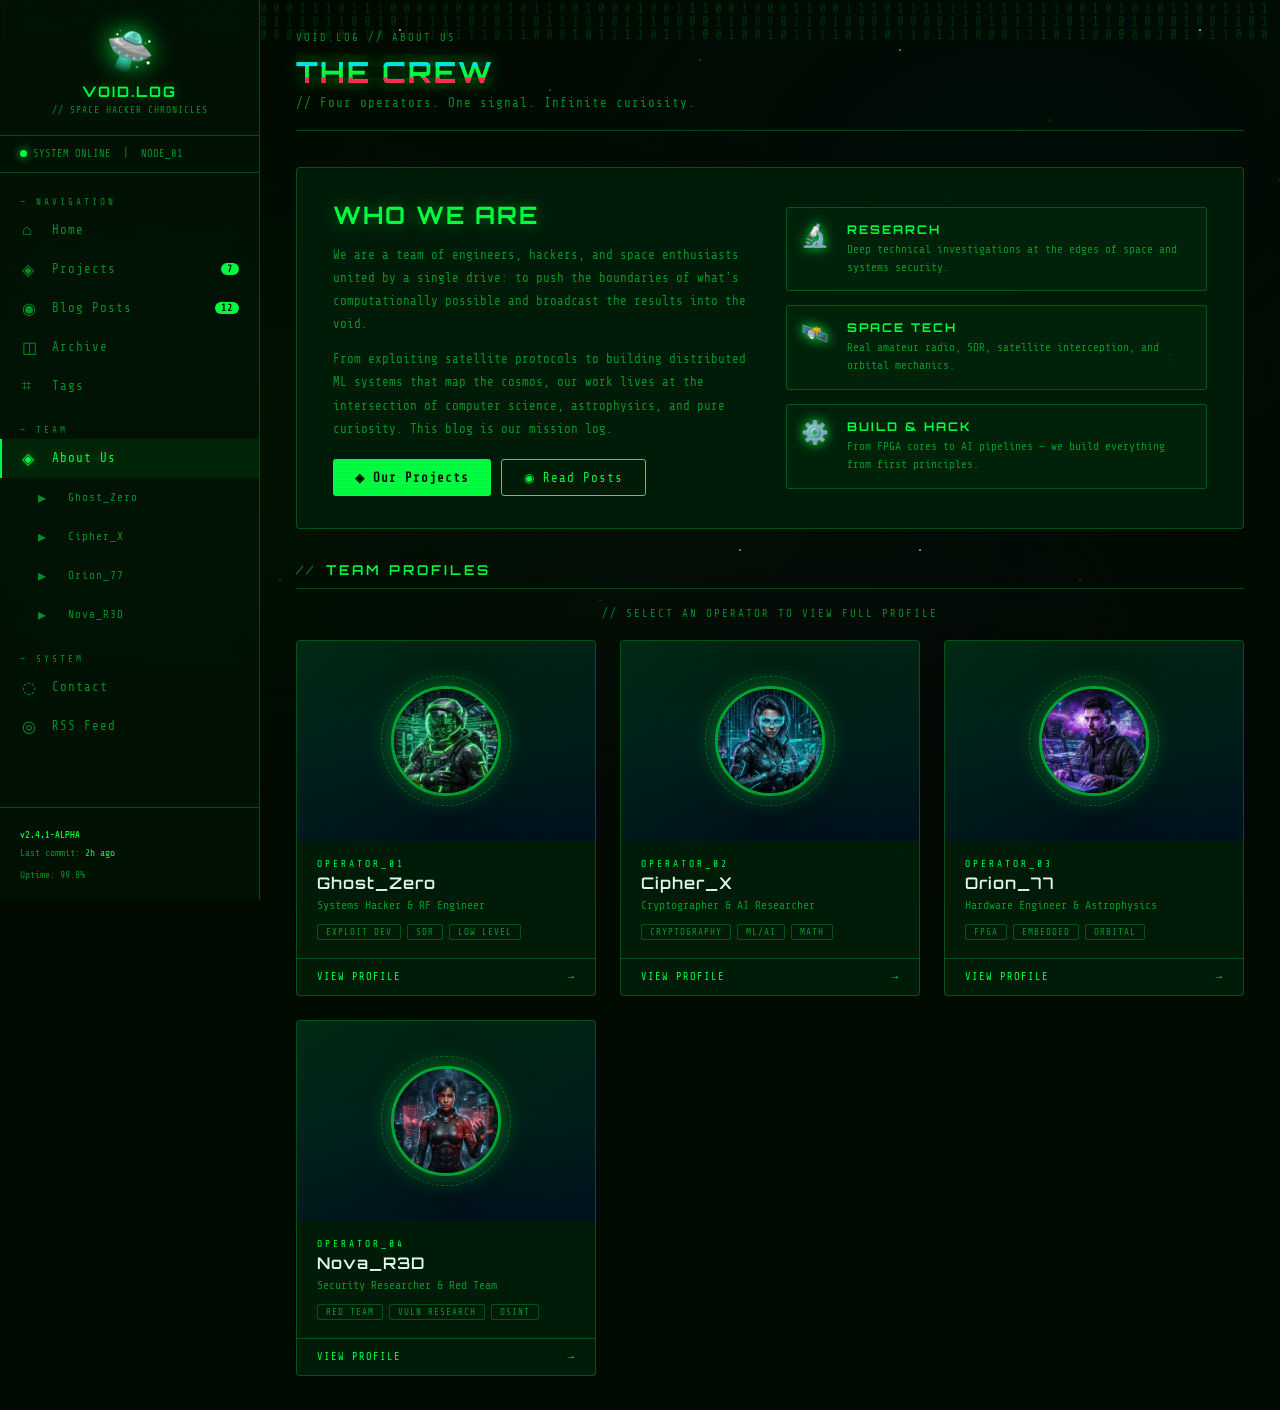
==== about.html @ 671285b3 "Add files via upload" ====
<!DOCTYPE html>
<html lang="en">
<head>
  <meta charset="UTF-8" />
  <meta name="viewport" content="width=device-width, initial-scale=1.0" />
  <title>About Us — VOID.LOG</title>
  <meta name="description" content="Meet the VOID.LOG crew — the space hackers, engineers, and researchers behind the projects and posts." />
  <link rel="stylesheet" href="style.css" />
  <style>
    .about-intro {
      background: var(--bg-card);
      border: 1px solid var(--border);
      border-radius: 4px;
      padding: 32px 36px;
      margin-bottom: 32px;
      display: grid;
      grid-template-columns: 1fr 1fr;
      gap: 32px;
      align-items: center;
    }
    @media (max-width: 700px) { .about-intro { grid-template-columns: 1fr; } }

    .about-intro-text h2 {
      font-family: 'Orbitron', sans-serif;
      font-size: 1.5rem;
      font-weight: 700;
      color: var(--green);
      text-shadow: 0 0 16px var(--green-glow);
      letter-spacing: 2px;
      margin-bottom: 14px;
    }

    .about-intro-text p {
      font-size: 0.78rem;
      color: var(--text-muted);
      line-height: 1.85;
    }

    .about-mission-items { display: flex; flex-direction: column; gap: 14px; }

    .mission-item {
      display: flex;
      align-items: flex-start;
      gap: 14px;
      padding: 14px;
      border: 1px solid var(--border);
      border-radius: 3px;
      background: rgba(0,255,65,0.03);
      transition: all 0.25s;
    }

    .mission-item:hover {
      border-color: var(--border-bright);
      background: rgba(0,255,65,0.06);
    }

    .mission-icon {
      font-size: 1.4rem;
      min-width: 32px;
      filter: drop-shadow(0 0 6px var(--green));
    }

    .mission-text h4 {
      font-family: 'Orbitron', sans-serif;
      font-size: 0.75rem;
      color: var(--green);
      letter-spacing: 2px;
      margin-bottom: 4px;
    }

    .mission-text p {
      font-size: 0.7rem;
      color: var(--text-muted);
      line-height: 1.6;
    }

    .select-member-hint {
      text-align: center;
      font-size: 0.68rem;
      color: var(--text-muted);
      letter-spacing: 2px;
      margin-bottom: 20px;
    }
  </style>
</head>
<body>
  <canvas id="binary-canvas"></canvas>
  <div class="scanlines"></div>

  <div class="page-wrapper">
    <!-- ══ SIDEBAR ══ -->
    <aside class="sidebar">
      <div class="sidebar-logo">
        <span class="logo-icon">🛸</span>
        <h1>VOID.LOG</h1>
        <div class="tagline">// SPACE HACKER CHRONICLES</div>
      </div>

      <div class="sidebar-status">
        <span class="status-dot"></span>SYSTEM ONLINE &nbsp;|&nbsp; NODE_01
      </div>

      <nav class="sidebar-nav">
        <div class="nav-section-label">— Navigation</div>
        <a href="index.html" class="nav-link"><span class="nav-icon">⌂</span> Home</a>
        <a href="projects.html" class="nav-link"><span class="nav-icon">◈</span> Projects <span class="nav-badge">7</span></a>
        <a href="posts.html" class="nav-link"><span class="nav-icon">◉</span> Blog Posts <span class="nav-badge">12</span></a>
        <a href="archive.html" class="nav-link"><span class="nav-icon">◫</span> Archive</a>
        <a href="tags.html" class="nav-link"><span class="nav-icon">⌗</span> Tags</a>

        <div class="nav-section-label" style="margin-top:12px">— Team</div>
        <a href="about.html" class="nav-link active"><span class="nav-icon">◈</span> About Us</a>
        <a href="member-1.html" class="nav-link" style="padding-left:36px;font-size:0.7rem"><span class="nav-icon">▸</span> Ghost_Zero</a>
        <a href="member-2.html" class="nav-link" style="padding-left:36px;font-size:0.7rem"><span class="nav-icon">▸</span> Cipher_X</a>
        <a href="member-3.html" class="nav-link" style="padding-left:36px;font-size:0.7rem"><span class="nav-icon">▸</span> Orion_77</a>
        <a href="member-4.html" class="nav-link" style="padding-left:36px;font-size:0.7rem"><span class="nav-icon">▸</span> Nova_R3D</a>

        <div class="nav-section-label" style="margin-top:12px">— System</div>
        <a href="contact.html" class="nav-link"><span class="nav-icon">◌</span> Contact</a>
        <a href="rss.xml" class="nav-link"><span class="nav-icon">◎</span> RSS Feed</a>
      </nav>

      <div class="sidebar-footer">
        <div class="version">v2.4.1-ALPHA</div>
        <div>Last commit: <span style="color:var(--green)">2h ago</span></div>
        <div style="margin-top:4px">Uptime: 99.8%</div>
      </div>
    </aside>

    <!-- ══ MAIN ══ -->
    <main class="main-content">
      <div class="page-header animate-in">
        <div class="breadcrumb">VOID.LOG // ABOUT US</div>
        <h2 class="glitch" data-text="THE CREW">THE CREW</h2>
        <div class="subtitle">// Four operators. One signal. Infinite curiosity.</div>
      </div>

      <!-- Intro Panel -->
      <div class="about-intro animate-in">
        <div class="about-intro-text">
          <h2>WHO WE ARE</h2>
          <p>
            We are a team of engineers, hackers, and space enthusiasts united
            by a single drive: to push the boundaries of what's computationally
            possible and broadcast the results into the void.
          </p>
          <p style="margin-top:12px">
            From exploiting satellite protocols to building distributed ML
            systems that map the cosmos, our work lives at the intersection of
            computer science, astrophysics, and pure curiosity. This blog is
            our mission log.
          </p>
          <div style="margin-top:18px; display:flex; gap:10px; flex-wrap:wrap">
            <a href="projects.html" class="btn btn-primary">◈ Our Projects</a>
            <a href="posts.html" class="btn btn-outline">◉ Read Posts</a>
          </div>
        </div>

        <div class="about-mission-items">
          <div class="mission-item">
            <span class="mission-icon">🔬</span>
            <div class="mission-text">
              <h4>RESEARCH</h4>
              <p>Deep technical investigations at the edges of space and systems security.</p>
            </div>
          </div>
          <div class="mission-item">
            <span class="mission-icon">🛰️</span>
            <div class="mission-text">
              <h4>SPACE TECH</h4>
              <p>Real amateur radio, SDR, satellite interception, and orbital mechanics.</p>
            </div>
          </div>
          <div class="mission-item">
            <span class="mission-icon">⚙️</span>
            <div class="mission-text">
              <h4>BUILD & HACK</h4>
              <p>From FPGA cores to AI pipelines — we build everything from first principles.</p>
            </div>
          </div>
        </div>
      </div>

      <!-- Team Grid -->
      <div class="section-title">Team Profiles</div>
      <div class="select-member-hint">// SELECT AN OPERATOR TO VIEW FULL PROFILE</div>

      <div class="team-grid">

        <a class="member-card animate-in" href="member-1.html">
          <div class="member-avatar-wrap">
            <div class="member-avatar-bg"></div>
            <div class="member-ring"></div>
            <img src="avatar1.png" alt="Ghost_Zero avatar" />
          </div>
          <div class="member-info">
            <div class="member-codename">OPERATOR_01</div>
            <div class="member-name">Ghost_Zero</div>
            <div class="member-role">Systems Hacker &amp; RF Engineer</div>
            <div class="member-tags">
              <span class="member-tag">EXPLOIT DEV</span>
              <span class="member-tag">SDR</span>
              <span class="member-tag">LOW LEVEL</span>
            </div>
          </div>
          <div class="member-footer">
            <span>VIEW PROFILE</span>
            <span>→</span>
          </div>
        </a>

        <a class="member-card animate-in" href="member-2.html">
          <div class="member-avatar-wrap">
            <div class="member-avatar-bg"></div>
            <div class="member-ring"></div>
            <img src="avatar2.png" alt="Cipher_X avatar" />
          </div>
          <div class="member-info">
            <div class="member-codename">OPERATOR_02</div>
            <div class="member-name">Cipher_X</div>
            <div class="member-role">Cryptographer &amp; AI Researcher</div>
            <div class="member-tags">
              <span class="member-tag">CRYPTOGRAPHY</span>
              <span class="member-tag">ML/AI</span>
              <span class="member-tag">MATH</span>
            </div>
          </div>
          <div class="member-footer">
            <span>VIEW PROFILE</span>
            <span>→</span>
          </div>
        </a>

        <a class="member-card animate-in" href="member-3.html">
          <div class="member-avatar-wrap">
            <div class="member-avatar-bg"></div>
            <div class="member-ring"></div>
            <img src="avatar3.png" alt="Orion_77 avatar" />
          </div>
          <div class="member-info">
            <div class="member-codename">OPERATOR_03</div>
            <div class="member-name">Orion_77</div>
            <div class="member-role">Hardware Engineer &amp; Astrophysics</div>
            <div class="member-tags">
              <span class="member-tag">FPGA</span>
              <span class="member-tag">EMBEDDED</span>
              <span class="member-tag">ORBITAL</span>
            </div>
          </div>
          <div class="member-footer">
            <span>VIEW PROFILE</span>
            <span>→</span>
          </div>
        </a>

        <a class="member-card animate-in" href="member-4.html">
          <div class="member-avatar-wrap">
            <div class="member-avatar-bg"></div>
            <div class="member-ring"></div>
            <img src="avatar4.png" alt="Nova_R3D avatar" />
          </div>
          <div class="member-info">
            <div class="member-codename">OPERATOR_04</div>
            <div class="member-name">Nova_R3D</div>
            <div class="member-role">Security Researcher &amp; Red Team</div>
            <div class="member-tags">
              <span class="member-tag">RED TEAM</span>
              <span class="member-tag">VULN RESEARCH</span>
              <span class="member-tag">OSINT</span>
            </div>
          </div>
          <div class="member-footer">
            <span>VIEW PROFILE</span>
            <span>→</span>
          </div>
        </a>

      </div>
    </main>
  </div>

  <script src="main.js"></script>
</body>
</html>
---- style.css ----
/* ============================================
   SPACE HACKER BLOG — Global Styles
   ============================================ */

@import url('https://fonts.googleapis.com/css2?family=Share+Tech+Mono&family=Orbitron:wght@400;600;700;900&family=VT323&display=swap');

:root {
  --green: #00ff41;
  --green-dim: #00cc33;
  --green-glow: rgba(0, 255, 65, 0.4);
  --green-faint: rgba(0, 255, 65, 0.07);
  --cyan: #00e5ff;
  --purple: #a855f7;
  --red: #ff2d55;
  --bg-dark: #010b01;
  --bg-panel: rgba(0, 20, 5, 0.85);
  --bg-card: rgba(0, 30, 10, 0.9);
  --border: rgba(0, 255, 65, 0.25);
  --border-bright: rgba(0, 255, 65, 0.6);
  --text-primary: #e0ffe8;
  --text-muted: rgba(0, 255, 65, 0.55);
  --sidebar-width: 260px;
}

*, *::before, *::after { box-sizing: border-box; margin: 0; padding: 0; }

html { scroll-behavior: smooth; }

body {
  font-family: 'Share Tech Mono', monospace;
  background: var(--bg-dark);
  color: var(--text-primary);
  min-height: 100vh;
  overflow-x: hidden;
  position: relative;
}

/* ─── STARFIELD BACKGROUND ─── */
body::before {
  content: '';
  position: fixed;
  inset: 0;
  background:
    radial-gradient(ellipse at 20% 50%, rgba(0, 80, 20, 0.12) 0%, transparent 60%),
    radial-gradient(ellipse at 80% 20%, rgba(0, 50, 100, 0.08) 0%, transparent 55%),
    radial-gradient(ellipse at 60% 80%, rgba(80, 0, 120, 0.06) 0%, transparent 50%),
    url("data:image/svg+xml,%3Csvg xmlns='http://www.w3.org/2000/svg' width='800' height='800'%3E%3Crect fill='%23010b01' width='800' height='800'/%3E%3Ccircle fill='%23ffffff' cx='100' cy='50' r='0.8' opacity='0.9'/%3E%3Ccircle fill='%2300ff41' cx='250' cy='120' r='0.6' opacity='0.7'/%3E%3Ccircle fill='%23ffffff' cx='400' cy='30' r='1' opacity='0.8'/%3E%3Ccircle fill='%23ffffff' cx='550' cy='90' r='0.7' opacity='0.6'/%3E%3Ccircle fill='%2300e5ff' cx='700' cy='60' r='0.8' opacity='0.5'/%3E%3Ccircle fill='%23ffffff' cx='150' cy='200' r='0.9' opacity='0.7'/%3E%3Ccircle fill='%23ffffff' cx='320' cy='250' r='0.5' opacity='0.9'/%3E%3Ccircle fill='%2300ff41' cx='480' cy='180' r='0.7' opacity='0.6'/%3E%3Ccircle fill='%23ffffff' cx='620' cy='300' r='1.1' opacity='0.8'/%3E%3Ccircle fill='%23ffffff' cx='760' cy='220' r='0.6' opacity='0.7'/%3E%3Ccircle fill='%23ffffff' cx='60' cy='380' r='0.8' opacity='0.6'/%3E%3Ccircle fill='%23a855f7' cx='200' cy='420' r='0.7' opacity='0.5'/%3E%3Ccircle fill='%23ffffff' cx='370' cy='360' r='0.9' opacity='0.8'/%3E%3Ccircle fill='%23ffffff' cx='510' cy='440' r='0.6' opacity='0.7'/%3E%3Ccircle fill='%2300e5ff' cx='670' cy='390' r='0.8' opacity='0.6'/%3E%3Ccircle fill='%23ffffff' cx='790' cy='470' r='0.5' opacity='0.9'/%3E%3Ccircle fill='%23ffffff' cx='120' cy='550' r='1' opacity='0.7'/%3E%3Ccircle fill='%2300ff41' cx='280' cy='580' r='0.7' opacity='0.5'/%3E%3Ccircle fill='%23ffffff' cx='430' cy='520' r='0.8' opacity='0.8'/%3E%3Ccircle fill='%23ffffff' cx='600' cy='600' r='0.6' opacity='0.6'/%3E%3Ccircle fill='%23ffffff' cx='740' cy='550' r='0.9' opacity='0.7'/%3E%3Ccircle fill='%23ffffff' cx='50' cy='700' r='0.7' opacity='0.8'/%3E%3Ccircle fill='%23a855f7' cx='190' cy='720' r='0.6' opacity='0.6'/%3E%3Ccircle fill='%23ffffff' cx='350' cy='680' r='1' opacity='0.7'/%3E%3Ccircle fill='%2300e5ff' cx='500' cy='750' r='0.8' opacity='0.5'/%3E%3Ccircle fill='%23ffffff' cx='650' cy='710' r='0.7' opacity='0.9'/%3E%3Ccircle fill='%23ffffff' cx='780' cy='780' r='0.9' opacity='0.6'/%3E%3C/svg%3E");
  background-size: auto, auto, auto, 800px 800px;
  pointer-events: none;
  z-index: 0;
}

/* ─── BINARY RAIN CANVAS ─── */
#binary-canvas {
  position: fixed;
  top: 0; left: 0;
  width: 100%; height: 100%;
  pointer-events: none;
  z-index: 1;
  opacity: 0.18;
}

/* ─── LAYOUT ─── */
.page-wrapper {
  display: flex;
  min-height: 100vh;
  position: relative;
  z-index: 2;
}

/* ─── SIDEBAR ─── */
.sidebar {
  width: var(--sidebar-width);
  min-height: 100vh;
  background: var(--bg-panel);
  border-right: 1px solid var(--border);
  backdrop-filter: blur(12px);
  display: flex;
  flex-direction: column;
  position: sticky;
  top: 0;
  height: 100vh;
  overflow-y: auto;
  z-index: 10;
  flex-shrink: 0;
}

.sidebar-logo {
  padding: 28px 20px 20px;
  border-bottom: 1px solid var(--border);
  text-align: center;
}

.sidebar-logo .logo-icon {
  font-size: 2.4rem;
  display: block;
  margin-bottom: 8px;
  filter: drop-shadow(0 0 12px var(--green));
  animation: pulse-glow 2.5s ease-in-out infinite;
}

.sidebar-logo h1 {
  font-family: 'Orbitron', sans-serif;
  font-size: 0.9rem;
  font-weight: 700;
  color: var(--green);
  text-shadow: 0 0 10px var(--green-glow);
  letter-spacing: 2px;
  line-height: 1.3;
}

.sidebar-logo .tagline {
  font-size: 0.6rem;
  color: var(--text-muted);
  letter-spacing: 1px;
  margin-top: 4px;
}

.sidebar-status {
  padding: 12px 20px;
  border-bottom: 1px solid var(--border);
  font-size: 0.65rem;
  color: var(--text-muted);
}

.status-dot {
  display: inline-block;
  width: 7px; height: 7px;
  border-radius: 50%;
  background: var(--green);
  box-shadow: 0 0 8px var(--green);
  margin-right: 6px;
  animation: blink 1.2s ease-in-out infinite;
}

.sidebar-nav { flex: 1; padding: 16px 0; }

.nav-section-label {
  font-size: 0.58rem;
  letter-spacing: 3px;
  color: var(--text-muted);
  padding: 8px 20px 4px;
  text-transform: uppercase;
}

.nav-link {
  display: flex;
  align-items: center;
  gap: 10px;
  padding: 10px 20px;
  color: var(--text-muted);
  text-decoration: none;
  font-size: 0.78rem;
  letter-spacing: 1px;
  transition: all 0.2s ease;
  border-left: 2px solid transparent;
  position: relative;
}

.nav-link:hover,
.nav-link.active {
  color: var(--green);
  border-left-color: var(--green);
  background: var(--green-faint);
  text-shadow: 0 0 8px var(--green-glow);
}

.nav-link .nav-icon { font-size: 1rem; min-width: 20px; }

.nav-link .nav-badge {
  margin-left: auto;
  font-size: 0.6rem;
  background: var(--green);
  color: var(--bg-dark);
  padding: 1px 6px;
  border-radius: 10px;
  font-weight: 700;
}

.sidebar-footer {
  padding: 16px 20px;
  border-top: 1px solid var(--border);
  font-size: 0.6rem;
  color: var(--text-muted);
  line-height: 1.8;
}

.sidebar-footer .version {
  color: var(--green);
  font-family: 'VT323', monospace;
  font-size: 0.75rem;
}

/* ─── MAIN CONTENT ─── */
.main-content {
  flex: 1;
  padding: 32px 36px;
  max-width: calc(100% - var(--sidebar-width));
  overflow-x: hidden;
}

/* ─── PAGE HEADER ─── */
.page-header {
  margin-bottom: 36px;
  padding-bottom: 20px;
  border-bottom: 1px solid var(--border);
}

.page-header .breadcrumb {
  font-size: 0.65rem;
  color: var(--text-muted);
  letter-spacing: 2px;
  margin-bottom: 10px;
}

.page-header h2 {
  font-family: 'Orbitron', sans-serif;
  font-size: 1.8rem;
  font-weight: 700;
  color: var(--green);
  text-shadow: 0 0 20px var(--green-glow);
  letter-spacing: 2px;
}

.page-header .subtitle {
  color: var(--text-muted);
  font-size: 0.78rem;
  margin-top: 6px;
  letter-spacing: 1px;
}

/* ─── GLITCH TITLE ─── */
.glitch {
  position: relative;
  display: inline-block;
}
.glitch::before,
.glitch::after {
  content: attr(data-text);
  position: absolute;
  top: 0; left: 0;
  width: 100%;
  font-family: inherit;
  font-size: inherit;
  font-weight: inherit;
}
.glitch::before {
  color: var(--cyan);
  animation: glitch-top 2.5s infinite;
  clip-path: polygon(0 0, 100% 0, 100% 35%, 0 35%);
}
.glitch::after {
  color: var(--red);
  animation: glitch-bottom 2.5s infinite;
  clip-path: polygon(0 65%, 100% 65%, 100% 100%, 0 100%);
}

/* ─── CARDS ─── */
.card {
  background: var(--bg-card);
  border: 1px solid var(--border);
  border-radius: 4px;
  padding: 24px;
  transition: all 0.3s ease;
  position: relative;
  overflow: hidden;
}

.card::before {
  content: '';
  position: absolute;
  top: 0; left: 0;
  right: 0; height: 2px;
  background: linear-gradient(90deg, transparent, var(--green), transparent);
  opacity: 0;
  transition: opacity 0.3s ease;
}

.card:hover {
  border-color: var(--border-bright);
  box-shadow: 0 0 24px rgba(0, 255, 65, 0.08), 0 0 60px rgba(0, 255, 65, 0.03);
  transform: translateY(-2px);
}

.card:hover::before { opacity: 1; }

/* ─── BLOG POST CARD ─── */
.post-grid {
  display: grid;
  grid-template-columns: repeat(auto-fill, minmax(340px, 1fr));
  gap: 20px;
  margin-bottom: 32px;
}

.post-card {
  background: var(--bg-card);
  border: 1px solid var(--border);
  border-radius: 4px;
  overflow: hidden;
  transition: all 0.3s ease;
  cursor: pointer;
  text-decoration: none;
  color: inherit;
  display: block;
}

.post-card:hover {
  border-color: var(--border-bright);
  box-shadow: 0 0 30px rgba(0, 255, 65, 0.1);
  transform: translateY(-3px);
}

.post-card-header {
  padding: 20px 20px 14px;
  border-bottom: 1px solid var(--border);
  position: relative;
}

.post-tag {
  font-size: 0.6rem;
  letter-spacing: 2px;
  text-transform: uppercase;
  padding: 3px 10px;
  border-radius: 2px;
  display: inline-block;
  margin-bottom: 10px;
}

.tag-space    { background: rgba(168,85,247,0.15); color: var(--purple); border: 1px solid rgba(168,85,247,0.3); }
.tag-hack     { background: rgba(0,255,65,0.1);   color: var(--green);  border: 1px solid rgba(0,255,65,0.3); }
.tag-project  { background: rgba(0,229,255,0.1);  color: var(--cyan);   border: 1px solid rgba(0,229,255,0.3); }
.tag-research { background: rgba(255,45,85,0.1);  color: var(--red);    border: 1px solid rgba(255,45,85,0.3); }

.post-card-header h3 {
  font-family: 'Orbitron', sans-serif;
  font-size: 0.92rem;
  font-weight: 600;
  color: var(--text-primary);
  letter-spacing: 1px;
  line-height: 1.4;
}

.post-card-body { padding: 16px 20px; }

.post-card-body p {
  font-size: 0.78rem;
  color: var(--text-muted);
  line-height: 1.7;
}

.post-card-footer {
  padding: 12px 20px;
  border-top: 1px solid var(--border);
  display: flex;
  justify-content: space-between;
  align-items: center;
  font-size: 0.65rem;
  color: var(--text-muted);
}

.post-card-footer .read-more {
  color: var(--green);
  font-size: 0.65rem;
  letter-spacing: 1px;
  transition: text-shadow 0.2s;
}

.post-card:hover .read-more {
  text-shadow: 0 0 8px var(--green);
}

/* ─── TERMINAL BOX ─── */
.terminal-box {
  background: rgba(0, 10, 2, 0.95);
  border: 1px solid var(--border);
  border-radius: 4px;
  overflow: hidden;
  margin-bottom: 24px;
}

.terminal-bar {
  background: rgba(0, 255, 65, 0.08);
  border-bottom: 1px solid var(--border);
  padding: 8px 14px;
  display: flex;
  align-items: center;
  gap: 8px;
}

.terminal-dot {
  width: 10px; height: 10px;
  border-radius: 50%;
}
.terminal-dot.red    { background: #ff5f57; }
.terminal-dot.yellow { background: #febc2e; }
.terminal-dot.green  { background: #28c840; }

.terminal-title {
  font-size: 0.65rem;
  color: var(--text-muted);
  letter-spacing: 2px;
  margin-left: 6px;
}

.terminal-body {
  padding: 16px 20px;
  font-family: 'Share Tech Mono', monospace;
  font-size: 0.78rem;
  line-height: 1.8;
  color: var(--green);
}

.terminal-line::before { content: '> '; color: var(--text-muted); }
.terminal-line.dim { color: var(--text-muted); }
.terminal-line.bright { color: #fff; }
.cursor-blink::after {
  content: '█';
  animation: blink 1s step-end infinite;
  color: var(--green);
}

/* ─── STATS BAR ─── */
.stats-bar {
  display: grid;
  grid-template-columns: repeat(auto-fit, minmax(140px, 1fr));
  gap: 16px;
  margin-bottom: 32px;
}

.stat-card {
  background: var(--bg-card);
  border: 1px solid var(--border);
  border-radius: 4px;
  padding: 18px 20px;
  text-align: center;
  transition: all 0.3s;
}

.stat-card:hover {
  border-color: var(--border-bright);
  box-shadow: 0 0 20px rgba(0,255,65,0.08);
}

.stat-value {
  font-family: 'Orbitron', sans-serif;
  font-size: 1.6rem;
  font-weight: 700;
  color: var(--green);
  text-shadow: 0 0 14px var(--green-glow);
  display: block;
}

.stat-label {
  font-size: 0.62rem;
  color: var(--text-muted);
  letter-spacing: 2px;
  margin-top: 4px;
  display: block;
}

/* ─── FEATURED HERO BANNER ─── */
.hero-banner {
  background: linear-gradient(135deg, rgba(0,30,10,0.9) 0%, rgba(0,10,30,0.9) 100%);
  border: 1px solid var(--border);
  border-radius: 4px;
  padding: 40px 36px;
  margin-bottom: 32px;
  position: relative;
  overflow: hidden;
}

.hero-banner::after {
  content: '';
  position: absolute;
  top: -50%; right: -20%;
  width: 300px; height: 300px;
  border-radius: 50%;
  background: radial-gradient(circle, rgba(0,255,65,0.05) 0%, transparent 70%);
  pointer-events: none;
}

.hero-banner .hero-eyebrow {
  font-size: 0.62rem;
  letter-spacing: 4px;
  color: var(--green);
  text-transform: uppercase;
  margin-bottom: 12px;
}

.hero-banner h2 {
  font-family: 'Orbitron', sans-serif;
  font-size: 2.2rem;
  font-weight: 900;
  line-height: 1.2;
  color: var(--text-primary);
  margin-bottom: 14px;
  letter-spacing: 2px;
}

.hero-banner h2 span { color: var(--green); text-shadow: 0 0 20px var(--green-glow); }

.hero-banner p {
  font-size: 0.82rem;
  color: var(--text-muted);
  line-height: 1.7;
  max-width: 500px;
  margin-bottom: 24px;
}

.btn {
  display: inline-flex;
  align-items: center;
  gap: 8px;
  padding: 10px 22px;
  border-radius: 3px;
  font-family: 'Share Tech Mono', monospace;
  font-size: 0.78rem;
  letter-spacing: 1px;
  cursor: pointer;
  text-decoration: none;
  transition: all 0.25s ease;
  border: none;
}

.btn-primary {
  background: var(--green);
  color: var(--bg-dark);
  font-weight: 700;
}

.btn-primary:hover {
  background: #33ff66;
  box-shadow: 0 0 20px var(--green-glow);
  transform: translateY(-1px);
}

.btn-outline {
  background: transparent;
  color: var(--green);
  border: 1px solid var(--green);
}

.btn-outline:hover {
  background: var(--green-faint);
  box-shadow: 0 0 16px rgba(0,255,65,0.12);
}

/* ─── SECTION TITLE ─── */
.section-title {
  font-family: 'Orbitron', sans-serif;
  font-size: 0.85rem;
  font-weight: 600;
  color: var(--green);
  letter-spacing: 3px;
  text-transform: uppercase;
  margin-bottom: 18px;
  padding-bottom: 10px;
  border-bottom: 1px solid var(--border);
  display: flex;
  align-items: center;
  gap: 10px;
}

.section-title::before {
  content: '//';
  color: var(--text-muted);
  font-weight: 400;
}

/* ─── SCANLINE OVERLAY ─── */
.scanlines {
  position: fixed;
  inset: 0;
  background: repeating-linear-gradient(
    0deg,
    transparent,
    transparent 2px,
    rgba(0, 0, 0, 0.03) 2px,
    rgba(0, 0, 0, 0.03) 4px
  );
  pointer-events: none;
  z-index: 9999;
}

/* ─── SCROLLBAR ─── */
::-webkit-scrollbar { width: 5px; }
::-webkit-scrollbar-track { background: var(--bg-dark); }
::-webkit-scrollbar-thumb { background: var(--border-bright); border-radius: 2px; }
::-webkit-scrollbar-thumb:hover { background: var(--green); }

/* ─── TEAM MEMBER CARDS ─── */
.team-grid {
  display: grid;
  grid-template-columns: repeat(auto-fill, minmax(260px, 1fr));
  gap: 24px;
}

.member-card {
  background: var(--bg-card);
  border: 1px solid var(--border);
  border-radius: 4px;
  overflow: hidden;
  text-decoration: none;
  color: inherit;
  display: block;
  transition: all 0.35s ease;
  position: relative;
}

.member-card::after {
  content: '';
  position: absolute;
  inset: 0;
  background: linear-gradient(135deg, rgba(0,255,65,0.04) 0%, transparent 60%);
  opacity: 0;
  transition: opacity 0.3s;
}

.member-card:hover {
  border-color: var(--border-bright);
  transform: translateY(-4px);
  box-shadow: 0 0 40px rgba(0,255,65,0.08), 0 8px 32px rgba(0,0,0,0.4);
}

.member-card:hover::after { opacity: 1; }

.member-avatar-wrap {
  position: relative;
  height: 200px;
  overflow: hidden;
  background: linear-gradient(160deg, rgba(0,40,15,0.9), rgba(0,10,30,0.95));
  display: flex; align-items: center; justify-content: center;
}

.member-avatar-wrap img {
  width: 110px; height: 110px;
  border-radius: 50%;
  object-fit: cover;
  border: 3px solid var(--border-bright);
  box-shadow: 0 0 24px var(--green-glow);
  transition: all 0.3s;
}

.member-card:hover .member-avatar-wrap img {
  box-shadow: 0 0 40px var(--green-glow);
}

.member-avatar-bg {
  position: absolute;
  inset: 0;
  background: conic-gradient(from 0deg, transparent 0%, rgba(0,255,65,0.04) 25%, transparent 50%, rgba(0,229,255,0.03) 75%, transparent 100%);
  animation: spin-slow 12s linear infinite;
}

.member-ring {
  position: absolute;
  width: 130px; height: 130px;
  border-radius: 50%;
  border: 1px dashed rgba(0,255,65,0.3);
  animation: spin-slow 8s linear infinite reverse;
}

.member-info { padding: 18px 20px; }

.member-codename {
  font-size: 0.6rem;
  color: var(--green);
  letter-spacing: 3px;
  text-transform: uppercase;
  margin-bottom: 4px;
}

.member-name {
  font-family: 'Orbitron', sans-serif;
  font-size: 1rem;
  font-weight: 600;
  color: var(--text-primary);
  letter-spacing: 1px;
  margin-bottom: 6px;
}

.member-role {
  font-size: 0.72rem;
  color: var(--text-muted);
  margin-bottom: 12px;
}

.member-tags {
  display: flex;
  flex-wrap: wrap;
  gap: 6px;
}

.member-tag {
  font-size: 0.58rem;
  letter-spacing: 1px;
  padding: 2px 8px;
  border: 1px solid var(--border);
  border-radius: 2px;
  color: var(--text-muted);
}

.member-footer {
  padding: 12px 20px;
  border-top: 1px solid var(--border);
  font-size: 0.65rem;
  color: var(--green);
  letter-spacing: 1px;
  display: flex;
  align-items: center;
  justify-content: space-between;
}

/* ─── INDIVIDUAL MEMBER PAGE ─── */
.member-hero {
  display: flex;
  gap: 36px;
  align-items: flex-start;
  margin-bottom: 36px;
  padding: 36px;
  background: var(--bg-card);
  border: 1px solid var(--border);
  border-radius: 4px;
}

.member-hero-avatar {
  position: relative;
  flex-shrink: 0;
}

.member-hero-avatar img {
  width: 160px; height: 160px;
  border-radius: 50%;
  object-fit: cover;
  border: 3px solid var(--border-bright);
  box-shadow: 0 0 40px var(--green-glow);
  display: block;
}

.member-hero-ring {
  position: absolute;
  inset: -12px;
  border-radius: 50%;
  border: 1px dashed rgba(0,255,65,0.3);
  animation: spin-slow 10s linear infinite;
}

.member-hero-info { flex: 1; }

.member-hero-info .codename {
  font-size: 0.65rem;
  color: var(--green);
  letter-spacing: 4px;
  text-transform: uppercase;
  margin-bottom: 8px;
}

.member-hero-info h2 {
  font-family: 'Orbitron', sans-serif;
  font-size: 2rem;
  font-weight: 700;
  color: var(--text-primary);
  letter-spacing: 2px;
  margin-bottom: 8px;
}

.member-hero-info .role {
  font-size: 0.85rem;
  color: var(--cyan);
  margin-bottom: 14px;
  letter-spacing: 1px;
}

.member-hero-info .bio {
  font-size: 0.78rem;
  color: var(--text-muted);
  line-height: 1.8;
  margin-bottom: 18px;
}

.skills-list {
  display: flex;
  flex-wrap: wrap;
  gap: 8px;
}

.skill-badge {
  font-size: 0.65rem;
  padding: 4px 12px;
  background: rgba(0,255,65,0.08);
  border: 1px solid rgba(0,255,65,0.25);
  border-radius: 2px;
  color: var(--green);
  letter-spacing: 1px;
}

/* ─── PROJECT CARDS ─── */
.project-list { display: flex; flex-direction: column; gap: 18px; }

.project-item {
  background: var(--bg-card);
  border: 1px solid var(--border);
  border-radius: 4px;
  padding: 22px 24px;
  display: grid;
  grid-template-columns: 1fr auto;
  gap: 16px;
  align-items: start;
  transition: all 0.3s;
}

.project-item:hover {
  border-color: var(--border-bright);
  box-shadow: 0 0 24px rgba(0,255,65,0.07);
}

.project-item h3 {
  font-family: 'Orbitron', sans-serif;
  font-size: 0.95rem;
  font-weight: 600;
  color: var(--text-primary);
  margin-bottom: 6px;
  letter-spacing: 1px;
}

.project-item p {
  font-size: 0.75rem;
  color: var(--text-muted);
  line-height: 1.7;
  margin-bottom: 12px;
}

.project-meta { display: flex; gap: 12px; flex-wrap: wrap; }

.project-meta span {
  font-size: 0.62rem;
  color: var(--text-muted);
  letter-spacing: 1px;
}

.project-status {
  font-size: 0.62rem;
  letter-spacing: 2px;
  padding: 4px 12px;
  border-radius: 2px;
  text-transform: uppercase;
  white-space: nowrap;
  align-self: flex-start;
}

.status-complete {
  background: rgba(0,255,65,0.1);
  color: var(--green);
  border: 1px solid rgba(0,255,65,0.3);
}

.status-active {
  background: rgba(0,229,255,0.1);
  color: var(--cyan);
  border: 1px solid rgba(0,229,255,0.3);
}

.status-archive {
  background: rgba(168,85,247,0.1);
  color: var(--purple);
  border: 1px solid rgba(168,85,247,0.3);
}

/* ─── PROGRESS BAR ─── */
.progress-bar {
  height: 3px;
  background: rgba(0,255,65,0.1);
  border-radius: 2px;
  overflow: hidden;
  margin-top: 10px;
}

.progress-fill {
  height: 100%;
  background: linear-gradient(90deg, var(--green), var(--cyan));
  border-radius: 2px;
  box-shadow: 0 0 8px var(--green-glow);
  transition: width 1.5s ease;
}

/* ─── ANIMATIONS ─── */
@keyframes blink {
  0%, 100% { opacity: 1; }
  50% { opacity: 0; }
}

@keyframes pulse-glow {
  0%, 100% { filter: drop-shadow(0 0 8px var(--green)); }
  50% { filter: drop-shadow(0 0 20px var(--green)) drop-shadow(0 0 40px var(--green)); }
}

@keyframes glitch-top {
  0%, 90%, 100% { transform: translate(0, 0); opacity: 0; }
  91% { transform: translate(-2px, -1px); opacity: 0.7; }
  93% { transform: translate(2px, 0); opacity: 0.7; }
  95% { transform: translate(-1px, 1px); opacity: 0; }
}

@keyframes glitch-bottom {
  0%, 85%, 100% { transform: translate(0, 0); opacity: 0; }
  86% { transform: translate(2px, 1px); opacity: 0.7; }
  88% { transform: translate(-1px, 0); opacity: 0.7; }
  90% { transform: translate(1px, -1px); opacity: 0; }
}

@keyframes spin-slow {
  from { transform: rotate(0deg); }
  to   { transform: rotate(360deg); }
}

@keyframes fadeInUp {
  from { opacity: 0; transform: translateY(20px); }
  to   { opacity: 1; transform: translateY(0); }
}

@keyframes typewriter {
  from { width: 0; }
  to { width: 100%; }
}

@keyframes scanline-move {
  from { transform: translateY(-100%); }
  to   { transform: translateY(100vh); }
}

.animate-in {
  animation: fadeInUp 0.6s ease both;
}

/* ─── RESPONSIVE ─── */
@media (max-width: 768px) {
  .sidebar {
    position: fixed;
    transform: translateX(-100%);
    transition: transform 0.3s;
    z-index: 100;
  }
  .sidebar.open { transform: translateX(0); }
  .main-content { max-width: 100%; padding: 20px 16px; }
  .hero-banner h2 { font-size: 1.5rem; }
  .member-hero { flex-direction: column; }
  .post-grid { grid-template-columns: 1fr; }
}
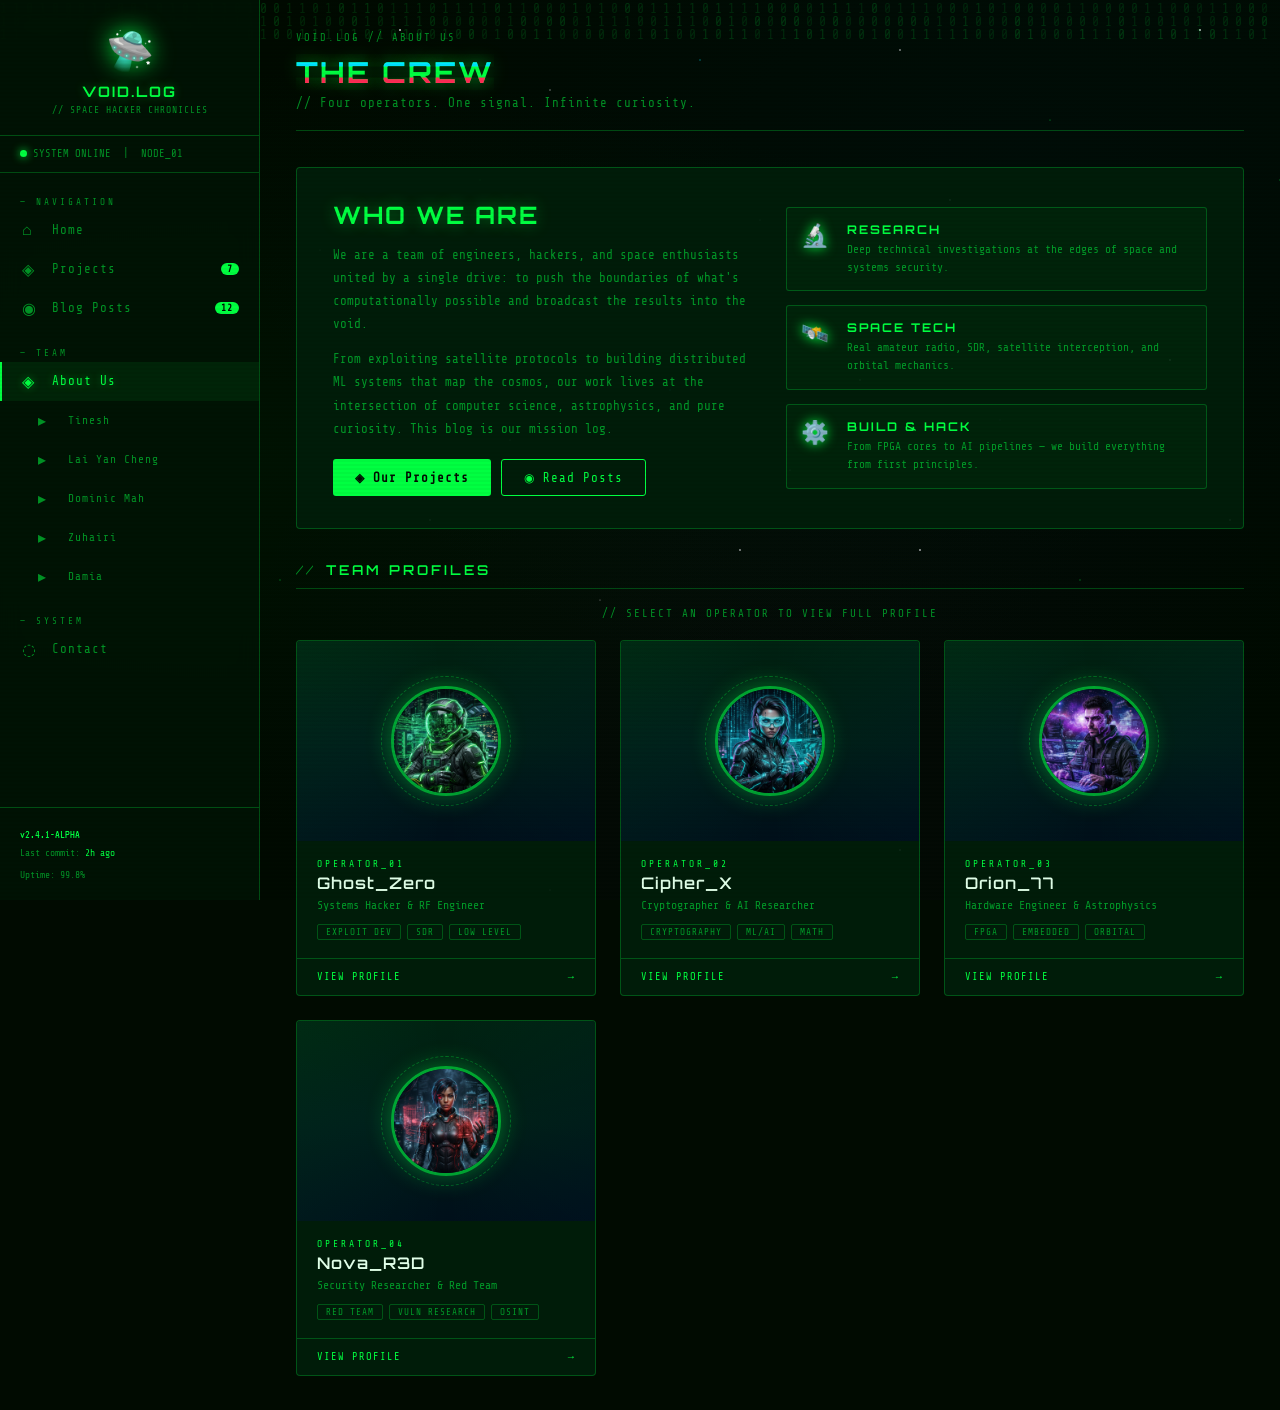
==== commit 219de326: "Update about.html" ====
--- a/about.html
+++ b/about.html
@@ -105,19 +105,18 @@
         <a href="index.html" class="nav-link"><span class="nav-icon">⌂</span> Home</a>
         <a href="projects.html" class="nav-link"><span class="nav-icon">◈</span> Projects <span class="nav-badge">7</span></a>
         <a href="posts.html" class="nav-link"><span class="nav-icon">◉</span> Blog Posts <span class="nav-badge">12</span></a>
-        <a href="archive.html" class="nav-link"><span class="nav-icon">◫</span> Archive</a>
-        <a href="tags.html" class="nav-link"><span class="nav-icon">⌗</span> Tags</a>
 
         <div class="nav-section-label" style="margin-top:12px">— Team</div>
         <a href="about.html" class="nav-link active"><span class="nav-icon">◈</span> About Us</a>
-        <a href="member-1.html" class="nav-link" style="padding-left:36px;font-size:0.7rem"><span class="nav-icon">▸</span> Ghost_Zero</a>
-        <a href="member-2.html" class="nav-link" style="padding-left:36px;font-size:0.7rem"><span class="nav-icon">▸</span> Cipher_X</a>
-        <a href="member-3.html" class="nav-link" style="padding-left:36px;font-size:0.7rem"><span class="nav-icon">▸</span> Orion_77</a>
-        <a href="member-4.html" class="nav-link" style="padding-left:36px;font-size:0.7rem"><span class="nav-icon">▸</span> Nova_R3D</a>
+        <a href="member-1.html" class="nav-link" style="padding-left:36px;font-size:0.7rem"><span class="nav-icon">▸</span> Tinesh</a>
+        <a href="member-2.html" class="nav-link" style="padding-left:36px;font-size:0.7rem"><span class="nav-icon">▸</span> Lai Yan Cheng</a>
+        <a href="member-3.html" class="nav-link" style="padding-left:36px;font-size:0.7rem"><span class="nav-icon">▸</span> Dominic Mah</a>
+        <a href="member-4.html" class="nav-link" style="padding-left:36px;font-size:0.7rem"><span class="nav-icon">▸</span> Zuhairi</a>
+        <a href="member-5.html" class="nav-link" style="padding-left:36px;font-size:0.7rem"><span class="nav-icon">▸</span> Damia</a>
 
         <div class="nav-section-label" style="margin-top:12px">— System</div>
         <a href="contact.html" class="nav-link"><span class="nav-icon">◌</span> Contact</a>
-        <a href="rss.xml" class="nav-link"><span class="nav-icon">◎</span> RSS Feed</a>
+       
       </nav>
 
       <div class="sidebar-footer">
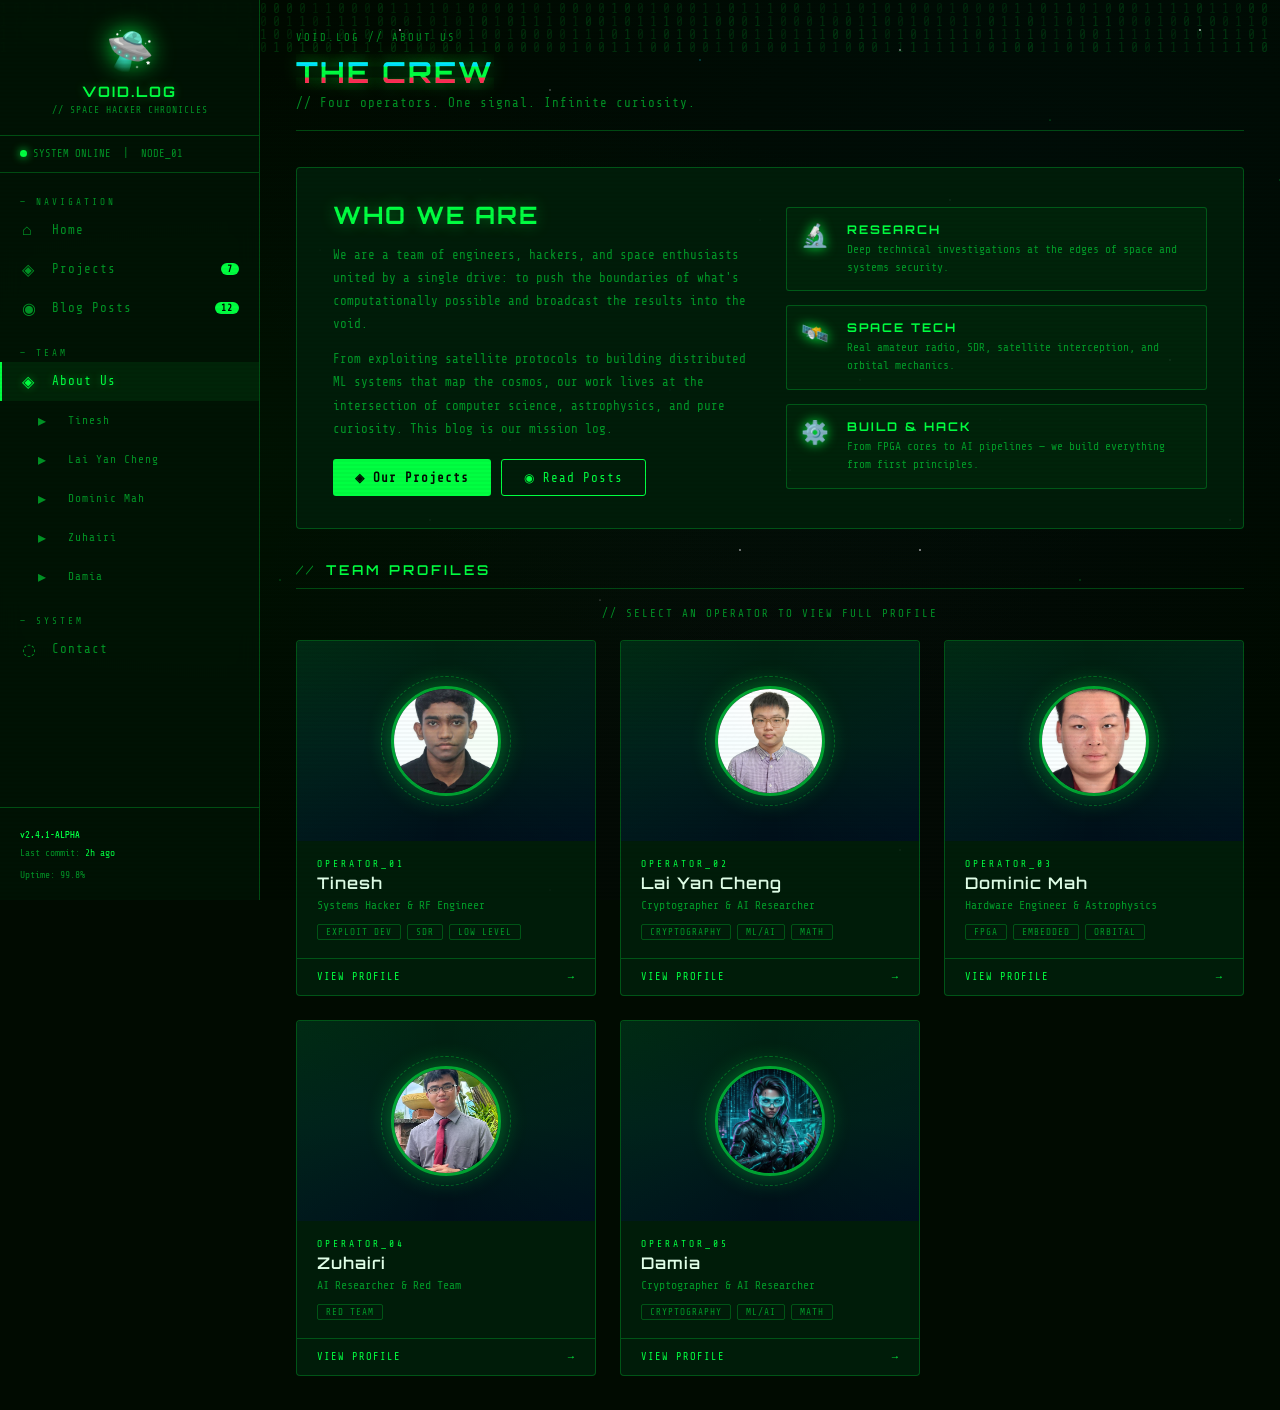
==== commit 31003139: "Update about.html" ====
--- a/about.html
+++ b/about.html
@@ -190,11 +190,11 @@
           <div class="member-avatar-wrap">
             <div class="member-avatar-bg"></div>
             <div class="member-ring"></div>
-            <img src="avatar1.png" alt="Ghost_Zero avatar" />
+            <img src="T.jpg" alt="Ghost_Zero avatar" />
           </div>
           <div class="member-info">
             <div class="member-codename">OPERATOR_01</div>
-            <div class="member-name">Ghost_Zero</div>
+            <div class="member-name">Tinesh</div>
             <div class="member-role">Systems Hacker &amp; RF Engineer</div>
             <div class="member-tags">
               <span class="member-tag">EXPLOIT DEV</span>
@@ -212,11 +212,11 @@
           <div class="member-avatar-wrap">
             <div class="member-avatar-bg"></div>
             <div class="member-ring"></div>
-            <img src="avatar2.png" alt="Cipher_X avatar" />
+            <img src="yc.jpeg" alt="Cipher_X avatar" />
           </div>
           <div class="member-info">
             <div class="member-codename">OPERATOR_02</div>
-            <div class="member-name">Cipher_X</div>
+            <div class="member-name">Lai Yan Cheng</div>
             <div class="member-role">Cryptographer &amp; AI Researcher</div>
             <div class="member-tags">
               <span class="member-tag">CRYPTOGRAPHY</span>
@@ -234,11 +234,11 @@
           <div class="member-avatar-wrap">
             <div class="member-avatar-bg"></div>
             <div class="member-ring"></div>
-            <img src="avatar3.png" alt="Orion_77 avatar" />
+            <img src="dom.jpeg" alt="Orion_77 avatar" />
           </div>
           <div class="member-info">
             <div class="member-codename">OPERATOR_03</div>
-            <div class="member-name">Orion_77</div>
+            <div class="member-name">Dominic Mah</div>
             <div class="member-role">Hardware Engineer &amp; Astrophysics</div>
             <div class="member-tags">
               <span class="member-tag">FPGA</span>
@@ -256,16 +256,36 @@
           <div class="member-avatar-wrap">
             <div class="member-avatar-bg"></div>
             <div class="member-ring"></div>
-            <img src="avatar4.png" alt="Nova_R3D avatar" />
+            <img src="ZuhairiKMNS.jpeg" alt="Nova_R3D avatar" />
           </div>
           <div class="member-info">
             <div class="member-codename">OPERATOR_04</div>
-            <div class="member-name">Nova_R3D</div>
-            <div class="member-role">Security Researcher &amp; Red Team</div>
+            <div class="member-name">Zuhairi</div>
+            <div class="member-role">AI Researcher &amp; Red Team</div>
             <div class="member-tags">
               <span class="member-tag">RED TEAM</span>
-              <span class="member-tag">VULN RESEARCH</span>
-              <span class="member-tag">OSINT</span>
+            </div>
+          </div>
+          <div class="member-footer">
+            <span>VIEW PROFILE</span>
+            <span>→</span>
+          </div>
+        </a>
+
+         <a class="member-card animate-in" href="member-5.html">
+          <div class="member-avatar-wrap">
+            <div class="member-avatar-bg"></div>
+            <div class="member-ring"></div>
+            <img src="avatar2.png" alt="Cipher_X avatar" />
+          </div>
+          <div class="member-info">
+            <div class="member-codename">OPERATOR_05</div>
+            <div class="member-name">Damia</div>
+            <div class="member-role">Cryptographer &amp; AI Researcher</div>
+            <div class="member-tags">
+              <span class="member-tag">CRYPTOGRAPHY</span>
+              <span class="member-tag">ML/AI</span>
+              <span class="member-tag">MATH</span>
             </div>
           </div>
           <div class="member-footer">
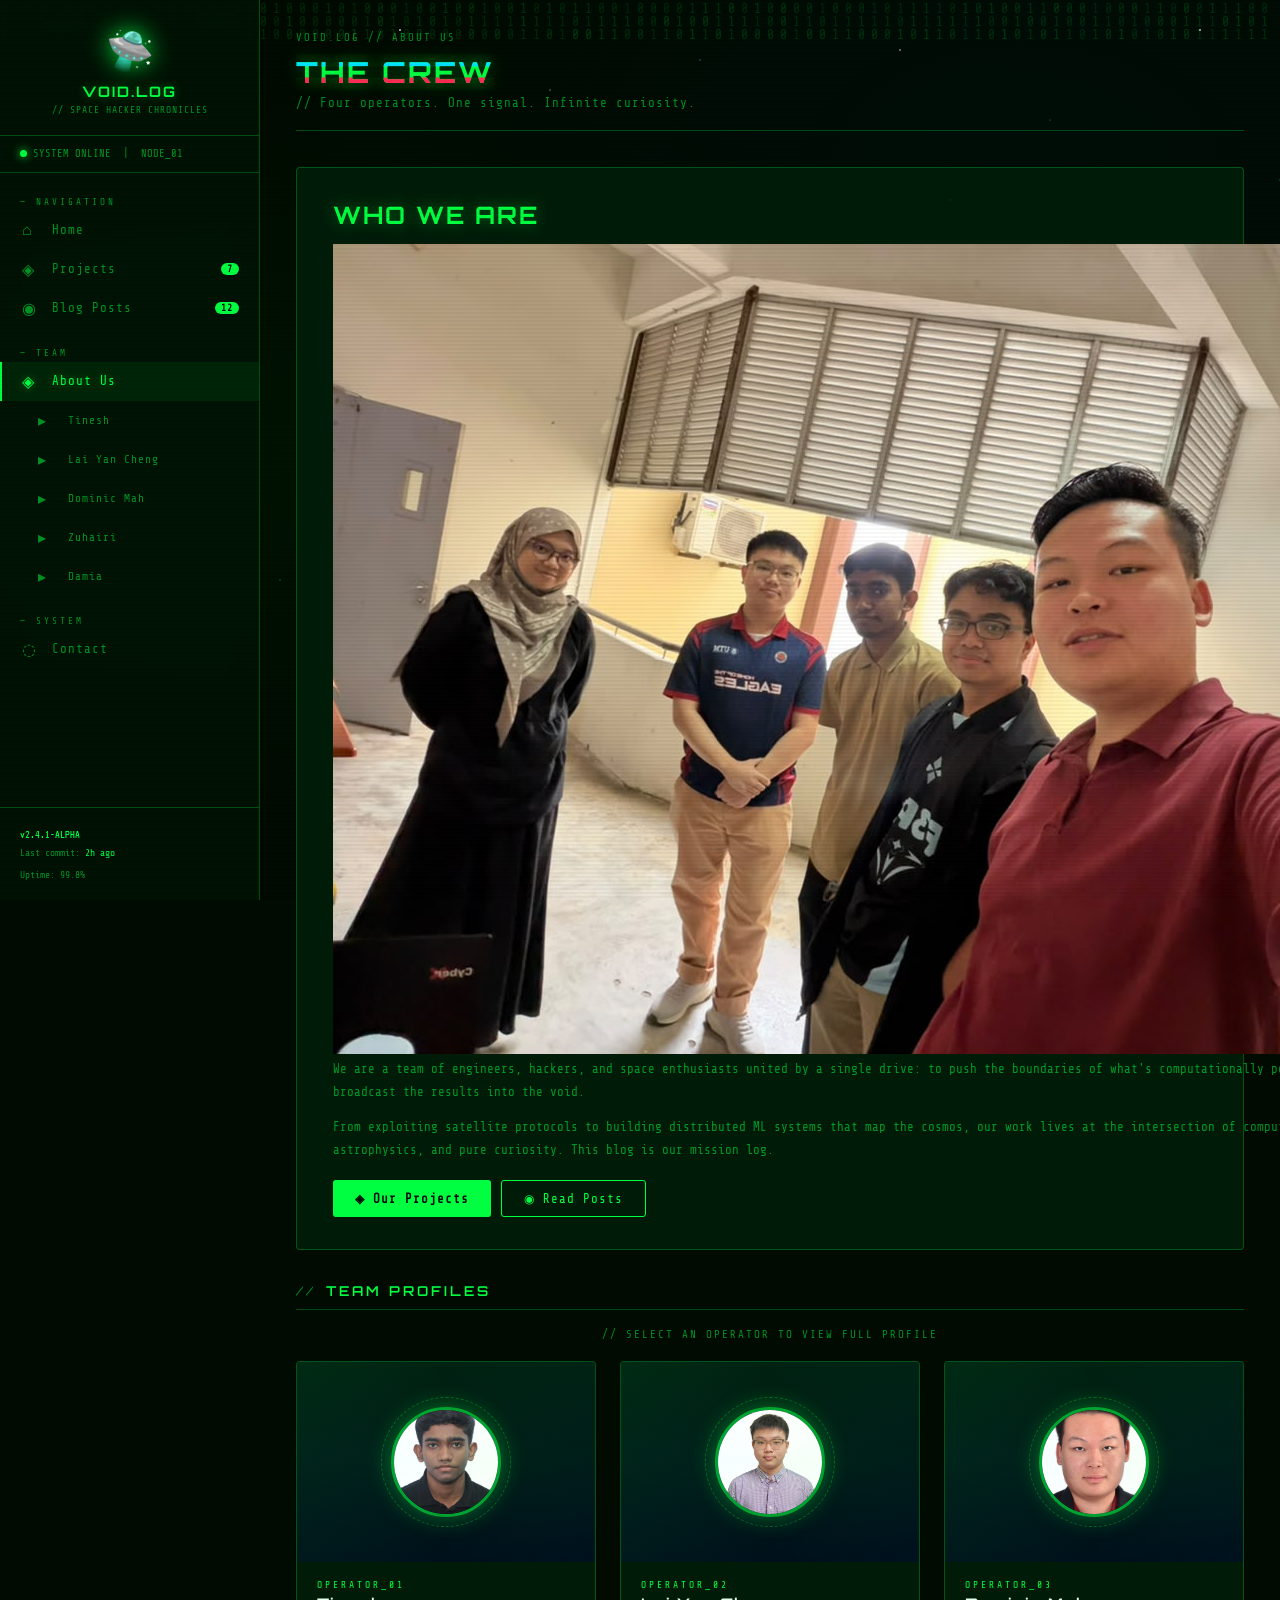
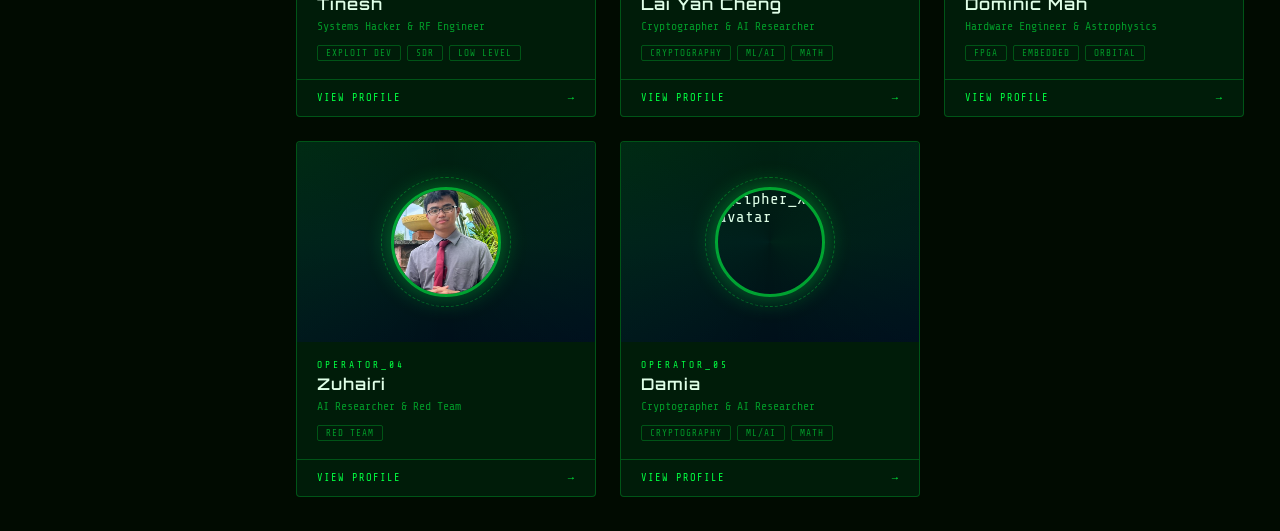
==== commit a873ced6: "pic" ====
--- a/about.html
+++ b/about.html
@@ -138,6 +138,7 @@
       <div class="about-intro animate-in">
         <div class="about-intro-text">
           <h2>WHO WE ARE</h2>
+          <img src="pictures/group.jpg" alt="A descriptive caption of the picture">
           <p>
             We are a team of engineers, hackers, and space enthusiasts united
             by a single drive: to push the boundaries of what's computationally
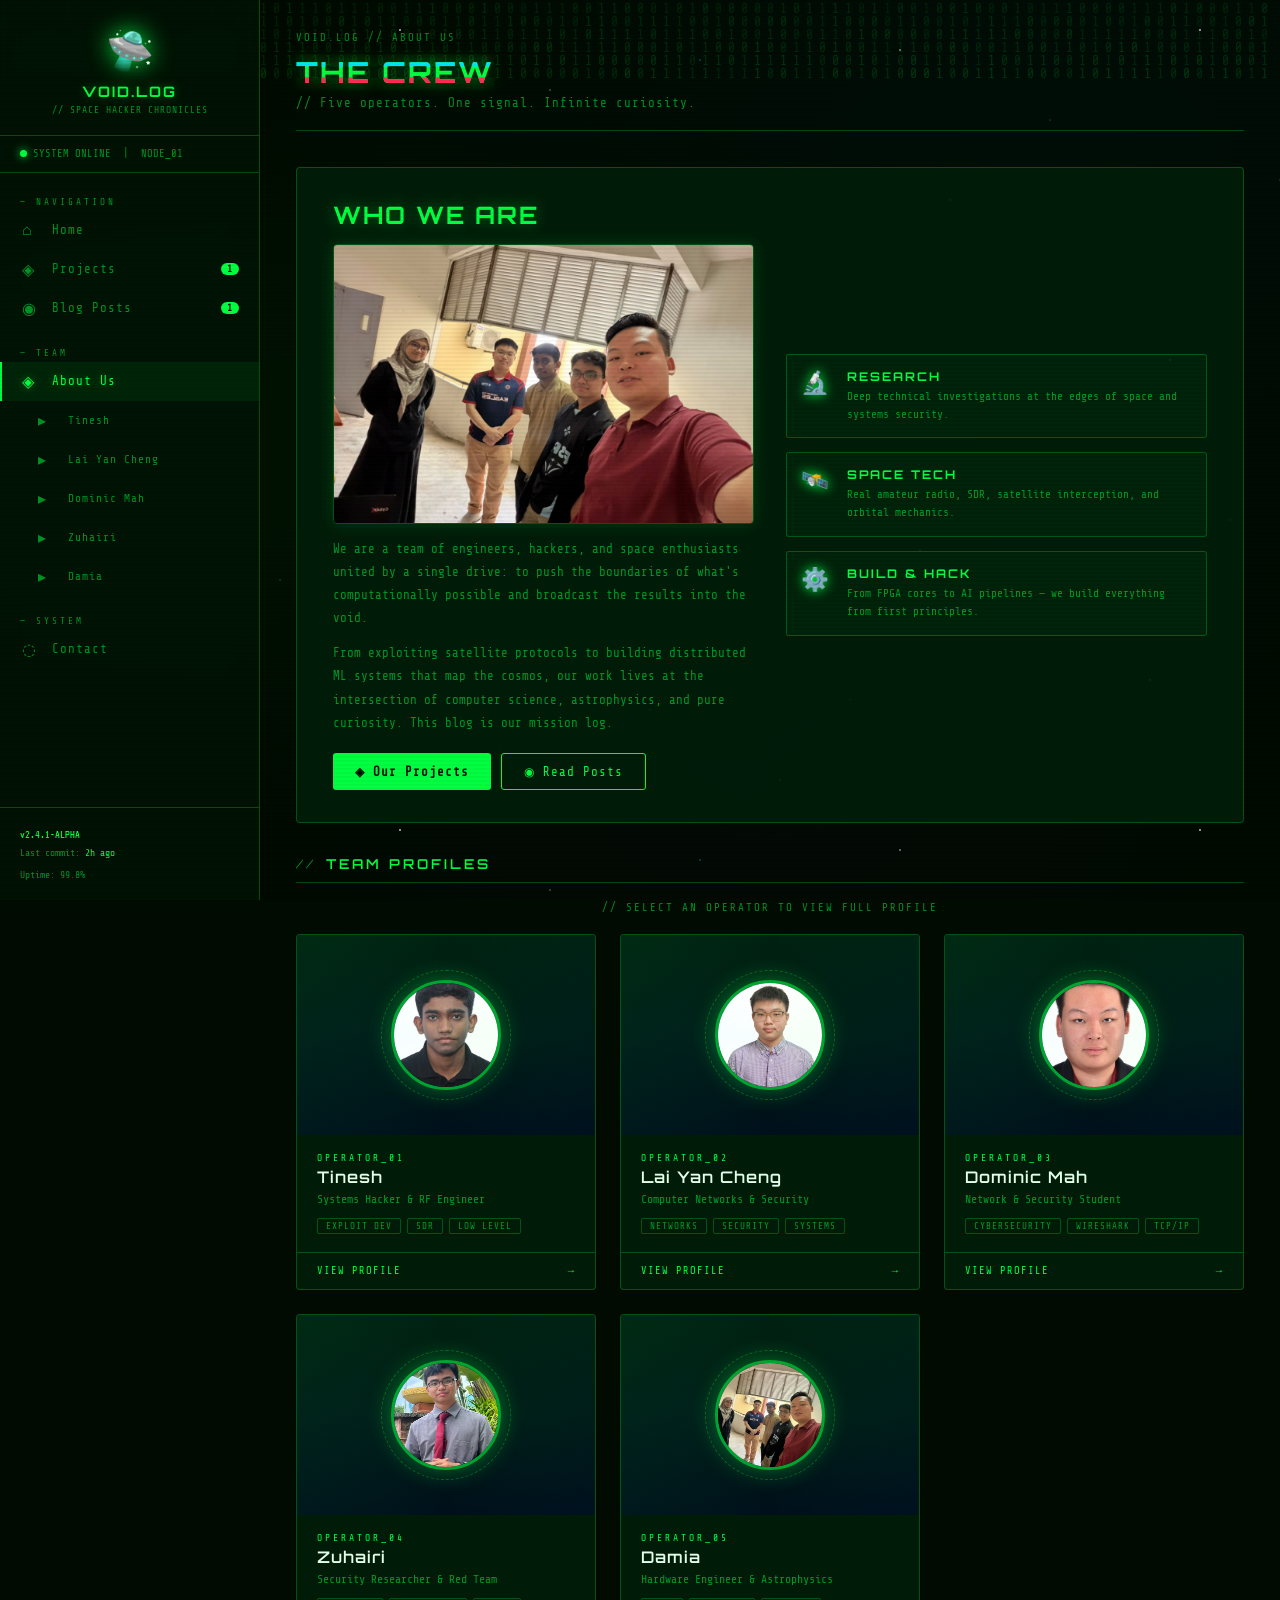
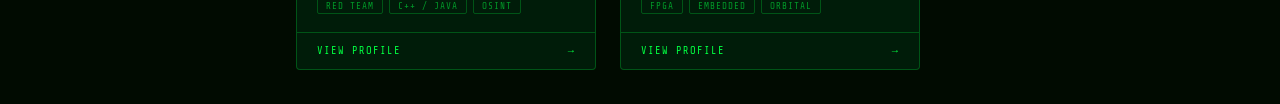
==== commit ee740061: "main page with group picture" ====
--- a/about.html
+++ b/about.html
@@ -18,7 +18,7 @@
       gap: 32px;
       align-items: center;
     }
-    @media (max-width: 700px) { .about-intro { grid-template-columns: 1fr; } }
+    @media (max-width: 768px) { .about-intro { grid-template-columns: 1fr; padding: 22px; } }
 
     .about-intro-text h2 {
       font-family: 'Orbitron', sans-serif;
@@ -28,6 +28,20 @@
       text-shadow: 0 0 16px var(--green-glow);
       letter-spacing: 2px;
       margin-bottom: 14px;
+    }
+
+    /* Fixed Image Styling: perfectly contained, never exceeds borders */
+    .about-intro-text img {
+      max-width: 100%;
+      width: 100%;
+      height: auto;
+      max-height: 280px;
+      object-fit: cover;
+      border-radius: 4px;
+      border: 1px solid var(--border);
+      box-shadow: 0 0 16px rgba(0, 255, 65, 0.15);
+      margin: 14px 0;
+      display: block;
     }
 
     .about-intro-text p {
@@ -103,8 +117,8 @@
       <nav class="sidebar-nav">
         <div class="nav-section-label">— Navigation</div>
         <a href="index.html" class="nav-link"><span class="nav-icon">⌂</span> Home</a>
-        <a href="projects.html" class="nav-link"><span class="nav-icon">◈</span> Projects <span class="nav-badge">7</span></a>
-        <a href="posts.html" class="nav-link"><span class="nav-icon">◉</span> Blog Posts <span class="nav-badge">12</span></a>
+        <a href="projects.html" class="nav-link"><span class="nav-icon">◈</span> Projects <span class="nav-badge">1</span></a>
+        <a href="posts.html" class="nav-link"><span class="nav-icon">◉</span> Blog Posts <span class="nav-badge">1</span></a>
 
         <div class="nav-section-label" style="margin-top:12px">— Team</div>
         <a href="about.html" class="nav-link active"><span class="nav-icon">◈</span> About Us</a>
@@ -116,7 +130,6 @@
 
         <div class="nav-section-label" style="margin-top:12px">— System</div>
         <a href="contact.html" class="nav-link"><span class="nav-icon">◌</span> Contact</a>
-       
       </nav>
 
       <div class="sidebar-footer">
@@ -131,14 +144,14 @@
       <div class="page-header animate-in">
         <div class="breadcrumb">VOID.LOG // ABOUT US</div>
         <h2 class="glitch" data-text="THE CREW">THE CREW</h2>
-        <div class="subtitle">// Four operators. One signal. Infinite curiosity.</div>
+        <div class="subtitle">// Five operators. One signal. Infinite curiosity.</div>
       </div>
 
       <!-- Intro Panel -->
       <div class="about-intro animate-in">
         <div class="about-intro-text">
           <h2>WHO WE ARE</h2>
-          <img src="pictures/group.jpg" alt="A descriptive caption of the picture">
+          <img src="pictures/group.jpg" alt="VOID.LOG Team Photo" />
           <p>
             We are a team of engineers, hackers, and space enthusiasts united
             by a single drive: to push the boundaries of what's computationally
@@ -187,11 +200,12 @@
 
       <div class="team-grid">
 
+        <!-- Member 1: Tinesh -->
         <a class="member-card animate-in" href="member-1.html">
           <div class="member-avatar-wrap">
             <div class="member-avatar-bg"></div>
             <div class="member-ring"></div>
-            <img src="T.jpg" alt="Ghost_Zero avatar" />
+            <img src="pictures/T.jpg" alt="Tinesh avatar" onerror="this.src='pictures/group.jpg'" />
           </div>
           <div class="member-info">
             <div class="member-codename">OPERATOR_01</div>
@@ -209,37 +223,85 @@
           </div>
         </a>
 
+        <!-- Member 2: Lai Yan Cheng -->
         <a class="member-card animate-in" href="member-2.html">
           <div class="member-avatar-wrap">
             <div class="member-avatar-bg"></div>
             <div class="member-ring"></div>
-            <img src="yc.jpeg" alt="Cipher_X avatar" />
+            <img src="pictures/yc.jpeg" alt="Lai Yan Cheng avatar" onerror="this.src='pictures/group.jpg'" />
           </div>
           <div class="member-info">
             <div class="member-codename">OPERATOR_02</div>
             <div class="member-name">Lai Yan Cheng</div>
-            <div class="member-role">Cryptographer &amp; AI Researcher</div>
-            <div class="member-tags">
-              <span class="member-tag">CRYPTOGRAPHY</span>
-              <span class="member-tag">ML/AI</span>
-              <span class="member-tag">MATH</span>
-            </div>
-          </div>
-          <div class="member-footer">
-            <span>VIEW PROFILE</span>
-            <span>→</span>
-          </div>
-        </a>
-
+            <div class="member-role">Computer Networks &amp; Security</div>
+            <div class="member-tags">
+              <span class="member-tag">NETWORKS</span>
+              <span class="member-tag">SECURITY</span>
+              <span class="member-tag">SYSTEMS</span>
+            </div>
+          </div>
+          <div class="member-footer">
+            <span>VIEW PROFILE</span>
+            <span>→</span>
+          </div>
+        </a>
+
+        <!-- Member 3: Dominic Mah -->
         <a class="member-card animate-in" href="member-3.html">
           <div class="member-avatar-wrap">
             <div class="member-avatar-bg"></div>
             <div class="member-ring"></div>
-            <img src="dom.jpeg" alt="Orion_77 avatar" />
+            <img src="pictures/dom.jpeg" alt="Dominic Mah avatar" onerror="this.src='pictures/group.jpg'" />
           </div>
           <div class="member-info">
             <div class="member-codename">OPERATOR_03</div>
             <div class="member-name">Dominic Mah</div>
+            <div class="member-role">Network &amp; Security Student</div>
+            <div class="member-tags">
+              <span class="member-tag">CYBERSECURITY</span>
+              <span class="member-tag">WIRESHARK</span>
+              <span class="member-tag">TCP/IP</span>
+            </div>
+          </div>
+          <div class="member-footer">
+            <span>VIEW PROFILE</span>
+            <span>→</span>
+          </div>
+        </a>
+
+        <!-- Member 4: Zuhairi -->
+        <a class="member-card animate-in" href="member-4.html">
+          <div class="member-avatar-wrap">
+            <div class="member-avatar-bg"></div>
+            <div class="member-ring"></div>
+            <img src="pictures/ZuhairiKMNS.jpeg" alt="Zuhairi avatar" onerror="this.src='pictures/group.jpg'" />
+          </div>
+          <div class="member-info">
+            <div class="member-codename">OPERATOR_04</div>
+            <div class="member-name">Zuhairi</div>
+            <div class="member-role">Security Researcher &amp; Red Team</div>
+            <div class="member-tags">
+              <span class="member-tag">RED TEAM</span>
+              <span class="member-tag">C++ / JAVA</span>
+              <span class="member-tag">OSINT</span>
+            </div>
+          </div>
+          <div class="member-footer">
+            <span>VIEW PROFILE</span>
+            <span>→</span>
+          </div>
+        </a>
+
+        <!-- Member 5: Damia -->
+        <a class="member-card animate-in" href="member-5.html">
+          <div class="member-avatar-wrap">
+            <div class="member-avatar-bg"></div>
+            <div class="member-ring"></div>
+            <img src="pictures/damia.jpeg" alt="Damia avatar" onerror="this.src='pictures/group.jpg'" />
+          </div>
+          <div class="member-info">
+            <div class="member-codename">OPERATOR_05</div>
+            <div class="member-name">Damia</div>
             <div class="member-role">Hardware Engineer &amp; Astrophysics</div>
             <div class="member-tags">
               <span class="member-tag">FPGA</span>
@@ -253,48 +315,6 @@
           </div>
         </a>
 
-        <a class="member-card animate-in" href="member-4.html">
-          <div class="member-avatar-wrap">
-            <div class="member-avatar-bg"></div>
-            <div class="member-ring"></div>
-            <img src="ZuhairiKMNS.jpeg" alt="Nova_R3D avatar" />
-          </div>
-          <div class="member-info">
-            <div class="member-codename">OPERATOR_04</div>
-            <div class="member-name">Zuhairi</div>
-            <div class="member-role">AI Researcher &amp; Red Team</div>
-            <div class="member-tags">
-              <span class="member-tag">RED TEAM</span>
-            </div>
-          </div>
-          <div class="member-footer">
-            <span>VIEW PROFILE</span>
-            <span>→</span>
-          </div>
-        </a>
-
-         <a class="member-card animate-in" href="member-5.html">
-          <div class="member-avatar-wrap">
-            <div class="member-avatar-bg"></div>
-            <div class="member-ring"></div>
-            <img src="avatar2.png" alt="Cipher_X avatar" />
-          </div>
-          <div class="member-info">
-            <div class="member-codename">OPERATOR_05</div>
-            <div class="member-name">Damia</div>
-            <div class="member-role">Cryptographer &amp; AI Researcher</div>
-            <div class="member-tags">
-              <span class="member-tag">CRYPTOGRAPHY</span>
-              <span class="member-tag">ML/AI</span>
-              <span class="member-tag">MATH</span>
-            </div>
-          </div>
-          <div class="member-footer">
-            <span>VIEW PROFILE</span>
-            <span>→</span>
-          </div>
-        </a>
-
       </div>
     </main>
   </div>
--- a/style.css
+++ b/style.css
@@ -24,6 +24,8 @@
 
 *, *::before, *::after { box-sizing: border-box; margin: 0; padding: 0; }
 
+img { max-width: 100%; height: auto; }
+
 html { scroll-behavior: smooth; }
 
 body {
@@ -946,3 +948,4 @@
   .member-hero { flex-direction: column; }
   .post-grid { grid-template-columns: 1fr; }
 }
+
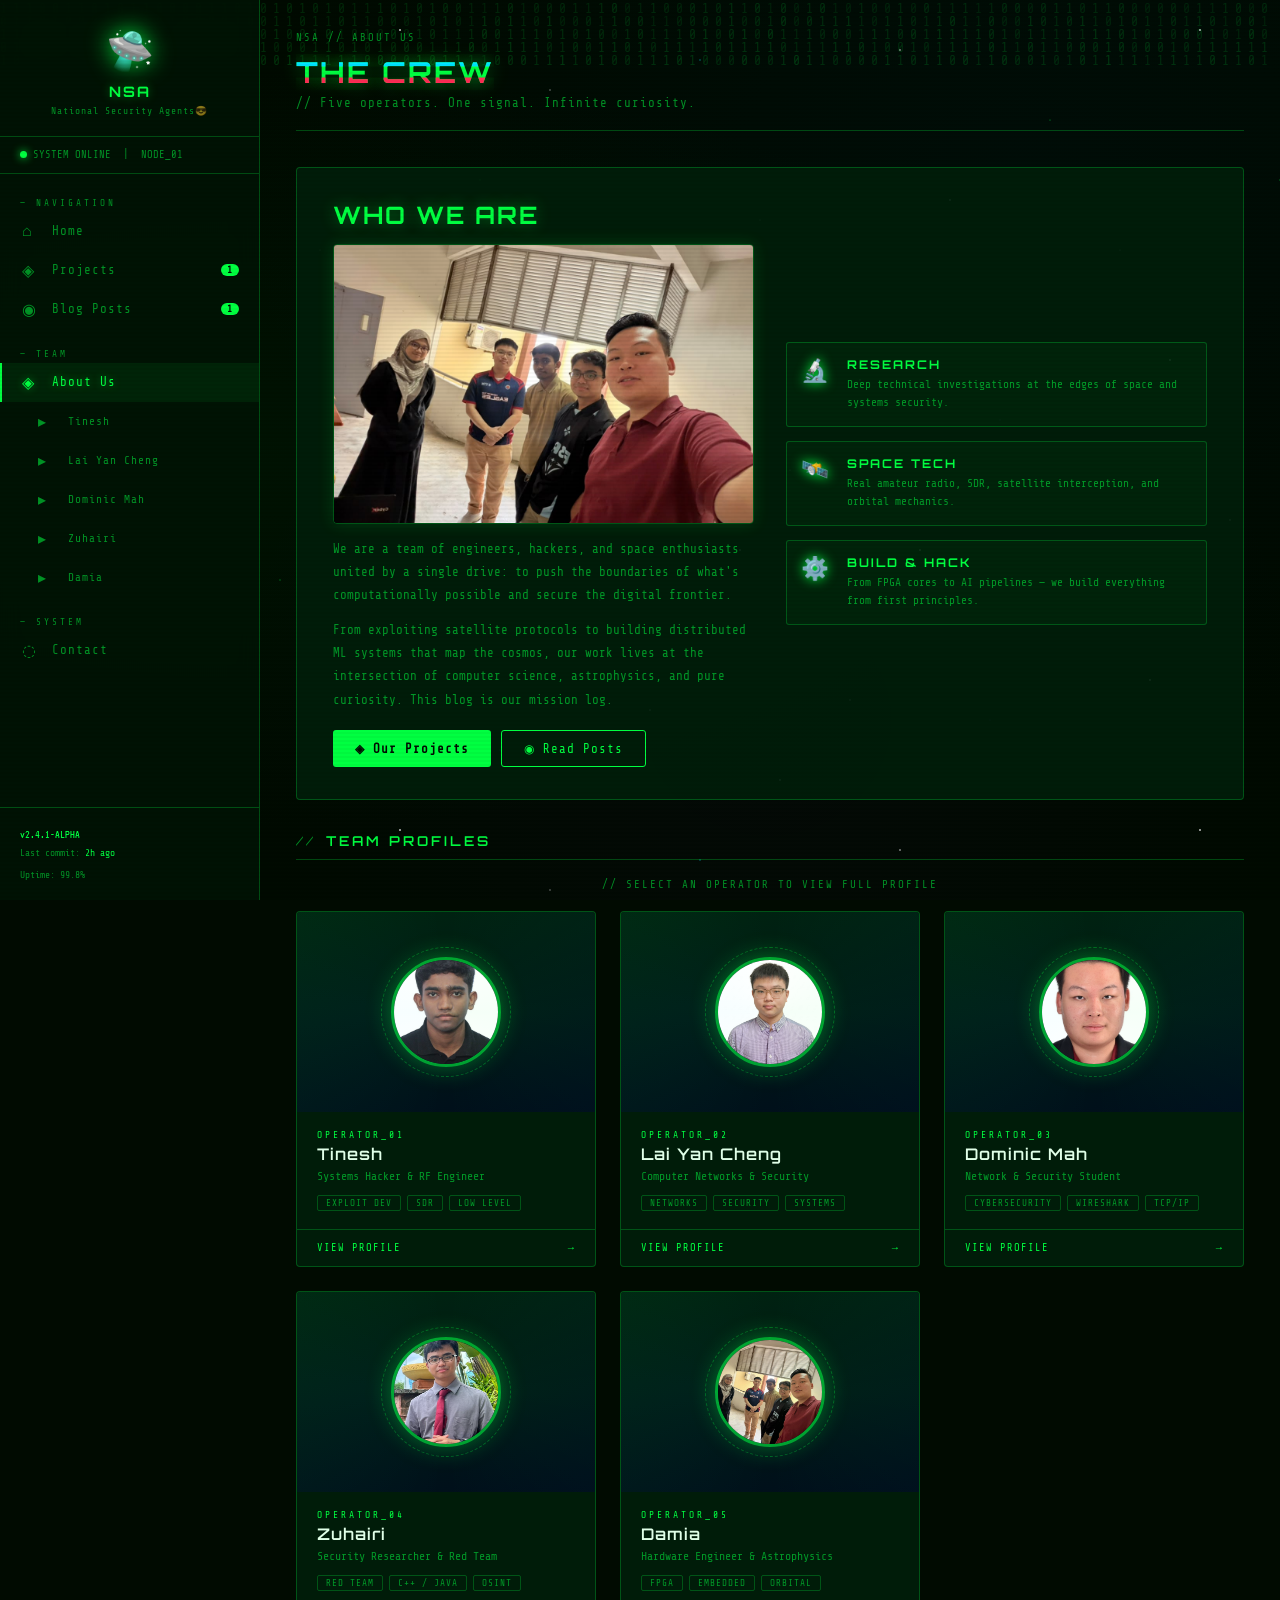
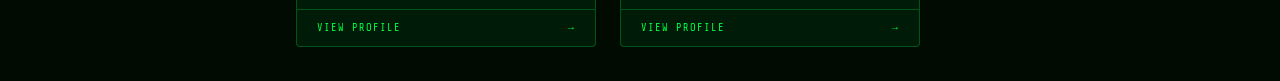
==== commit efe86c81: "rebranded the pages" ====
--- a/about.html
+++ b/about.html
@@ -3,8 +3,8 @@
 <head>
   <meta charset="UTF-8" />
   <meta name="viewport" content="width=device-width, initial-scale=1.0" />
-  <title>About Us — VOID.LOG</title>
-  <meta name="description" content="Meet the VOID.LOG crew — the space hackers, engineers, and researchers behind the projects and posts." />
+  <title>About Us — NSA</title>
+  <meta name="description" content="Meet the NSA crew — the space hackers, engineers, and researchers behind the projects and posts." />
   <link rel="stylesheet" href="style.css" />
   <style>
     .about-intro {
@@ -106,8 +106,8 @@
     <aside class="sidebar">
       <div class="sidebar-logo">
         <span class="logo-icon">🛸</span>
-        <h1>VOID.LOG</h1>
-        <div class="tagline">// SPACE HACKER CHRONICLES</div>
+        <h1>NSA</h1>
+        <div class="tagline">National Security Agents😎</div>
       </div>
 
       <div class="sidebar-status">
@@ -142,7 +142,7 @@
     <!-- ══ MAIN ══ -->
     <main class="main-content">
       <div class="page-header animate-in">
-        <div class="breadcrumb">VOID.LOG // ABOUT US</div>
+        <div class="breadcrumb">NSA // ABOUT US</div>
         <h2 class="glitch" data-text="THE CREW">THE CREW</h2>
         <div class="subtitle">// Five operators. One signal. Infinite curiosity.</div>
       </div>
@@ -151,11 +151,11 @@
       <div class="about-intro animate-in">
         <div class="about-intro-text">
           <h2>WHO WE ARE</h2>
-          <img src="pictures/group.jpg" alt="VOID.LOG Team Photo" />
+          <img src="pictures/group.jpg" alt="NSA Team Photo" />
           <p>
             We are a team of engineers, hackers, and space enthusiasts united
             by a single drive: to push the boundaries of what's computationally
-            possible and broadcast the results into the void.
+            possible and secure the digital frontier.
           </p>
           <p style="margin-top:12px">
             From exploiting satellite protocols to building distributed ML
@@ -322,3 +322,4 @@
   <script src="main.js"></script>
 </body>
 </html>
+
